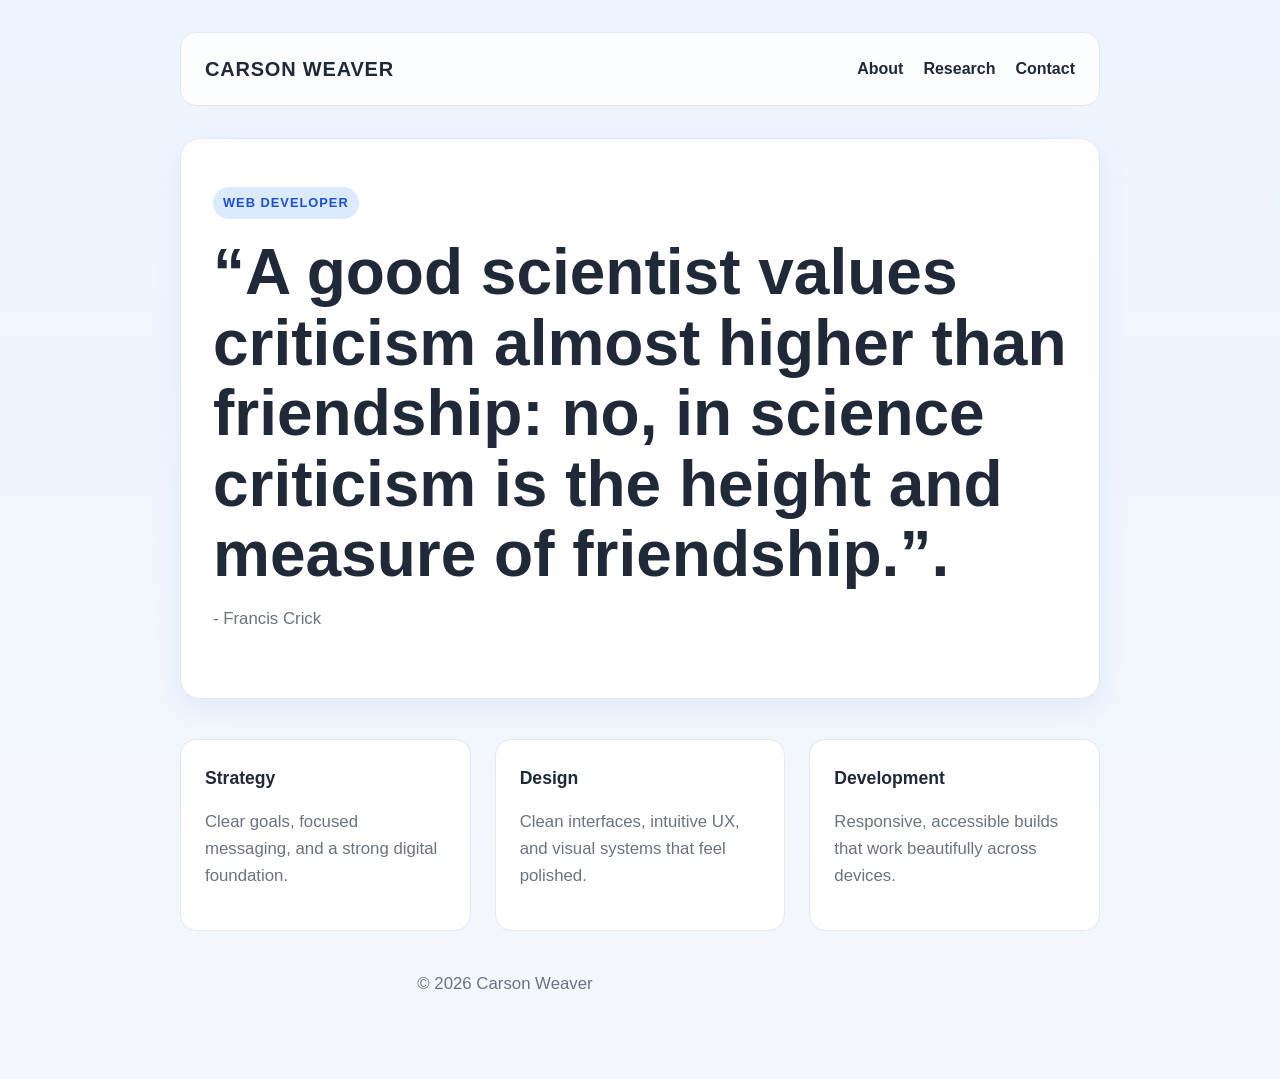
==== index.html @ 91f7938e "commit" ====
<!DOCTYPE html>
<html lang="en">
  <head>
    <meta charset="UTF-8" />
    <meta name="viewport" content="width=device-width, initial-scale=1.0" />
    <title>Carson Weaver</title>
    <style>
      :root {
        --bg: #f4f7fb;
        --panel: #ffffff;
        --text: #1f2937;
        --muted: #6b7280;
        --accent: #2563eb;
        --accent-dark: #1d4ed8;
        --border: #e5e7eb;
      }

      * { box-sizing: border-box; }

      body {
        margin: 0;
        font-family: Arial, Helvetica, sans-serif;
        background: linear-gradient(180deg, #eef4ff 0%, var(--bg) 100%);
        color: var(--text);
        line-height: 1.6;
      }

      .container {
        max-width: 960px;
        margin: 0 auto;
        padding: 32px 20px 64px;
      }

      header {
        background: rgba(255, 255, 255, 0.8);
        border: 1px solid var(--border);
        border-radius: 16px;
        padding: 20px 24px;
        margin-bottom: 32px;
        backdrop-filter: blur(6px);
      }

      nav {
        display: flex;
        justify-content: space-between;
        align-items: center;
        gap: 16px;
        flex-wrap: wrap;
      }

      .brand {
        font-size: 1.25rem;
        font-weight: 700;
        letter-spacing: 0.04em;
      }

      .nav-links {
        display: flex;
        gap: 20px;
        flex-wrap: wrap;
      }

      .nav-links a {
        color: var(--text);
        text-decoration: none;
        font-weight: 600;
      }

      .hero {
        background: var(--panel);
        border: 1px solid var(--border);
        border-radius: 20px;
        padding: 48px 32px;
        box-shadow: 0 10px 30px rgba(37, 99, 235, 0.08);
      }

      .eyebrow {
        display: inline-block;
        background: #dbeafe;
        color: var(--accent-dark);
        font-size: 0.8rem;
        font-weight: 700;
        letter-spacing: 0.08em;
        text-transform: uppercase;
        padding: 6px 10px;
        border-radius: 999px;
      }

      h1 {
        font-size: clamp(2.3rem, 5vw, 4rem);
        line-height: 1.1;
        margin: 18px 0 16px;
      }

      p {
        color: var(--muted);
        font-size: 1.05rem;
        max-width: 650px;
      }

      .actions {
        display: flex;
        gap: 16px;
        flex-wrap: wrap;
        margin-top: 24px;
      }

      .button {
        display: inline-block;
        padding: 12px 20px;
        border-radius: 10px;
        text-decoration: none;
        font-weight: 700;
        transition: 0.2s ease;
      }

      .button.primary {
        background: var(--accent);
        color: white;
      }

      .button.primary:hover {
        background: var(--accent-dark);
      }

      .button.secondary {
        background: #eef2ff;
        color: var(--accent-dark);
      }

      .grid {
        display: grid;
        grid-template-columns: repeat(auto-fit, minmax(220px, 1fr));
        gap: 24px;
        margin-top: 40px;
      }

      .card {
        background: var(--panel);
        border: 1px solid var(--border);
        border-radius: 16px;
        padding: 24px;
      }

      .card h2 {
        margin-top: 0;
        font-size: 1.1rem;
      }

      footer {
        text-align: center;
        color: var(--muted);
        margin-top: 40px;
        font-size: 0.95rem;
      }
    </style>
  </head>
  <body>
    <div class="container">
      <header>
        <nav>
          <div class="brand">CARSON WEAVER</div>
          <div class="nav-links">
            <a href="#about">About</a>
            <a href="#research">Research</a>
            <a href="#contact">Contact</a>
          </div>
        </nav>
      </header>

      <main>
        <section class="hero" id="about">
          <span class="eyebrow">Web Developer</span>
          <h1>“A good scientist values criticism almost higher than friendship: no, in science criticism is the height and measure of friendship.”.</h1>
          <p> - Francis Crick </p>
        </section>

        <section class="grid" id="work">
          <article class="card">
            <h2>Strategy</h2>
            <p>Clear goals, focused messaging, and a strong digital foundation.</p>
          </article>
          <article class="card">
            <h2>Design</h2>
            <p>Clean interfaces, intuitive UX, and visual systems that feel polished.</p>
          </article>
          <article class="card">
            <h2>Development</h2>
            <p>Responsive, accessible builds that work beautifully across devices.</p>
          </article>
        </section>
      </main>

      <footer id="contact">
        <p>© 2026 Carson Weaver</p>
      </footer>
    </div>
  </body>
</html>
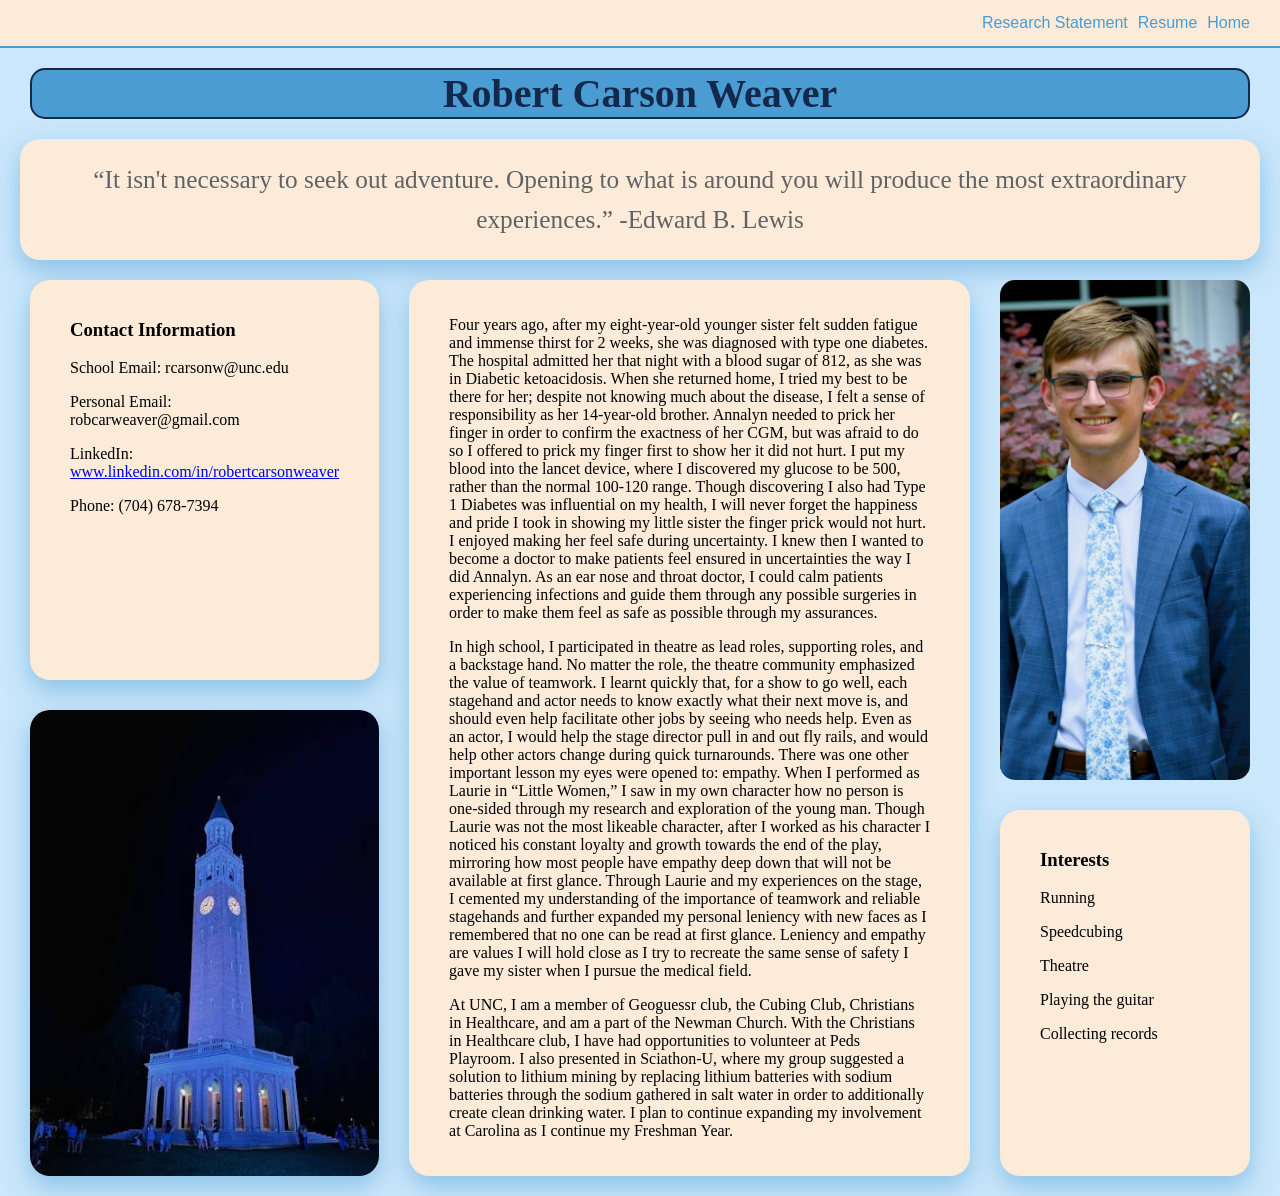
==== commit b15ca2f4: "I added more pages in order to expand my website. I also added a resume and a style sheet to make th" ====
--- a/index.html
+++ b/index.html
@@ -4,196 +4,45 @@
     <meta charset="UTF-8" />
     <meta name="viewport" content="width=device-width, initial-scale=1.0" />
     <title>Carson Weaver</title>
-    <style>
-      :root {
-        --bg: #f4f7fb;
-        --panel: #ffffff;
-        --text: #1f2937;
-        --muted: #6b7280;
-        --accent: #2563eb;
-        --accent-dark: #1d4ed8;
-        --border: #e5e7eb;
-      }
+  <link rel="stylesheet" href="style.css">
+</head>
+<body>
+    <nav class="button_container">
+      <a href="about_me.html" class="nav-box">Research Statement</a>
+      <a href="Carsons_Resume.html" class="nav-box">Resume</a>
+      <a href="index.html" class="nav-box">Home</a>
+  </nav>
+  <h1 id="head">Robert Carson Weaver</h1>
+  <h2 class="quote">“It isn't necessary to seek out adventure. Opening to what is around you will produce the most extraordinary experiences.” -Edward B. Lewis</h2>
+  <div class="profile-section">
+    <div class="left-column">
+      <div class="contact-info">
+        <h3>Contact Information</h3>
+        <p>School Email: rcarsonw@unc.edu</p>
+        <p>Personal Email: robcarweaver@gmail.com</p>
+        <p>LinkedIn: <a href="https://www.linkedin.com/in/robertcarsonweaver" target="_blank">www.linkedin.com/in/robertcarsonweaver</a></p>
+        <p>Phone: (704) 678-7394</p>
+      </div>
 
-      * { box-sizing: border-box; }
+      <img src="images/carolina-photo.png" alt="Photo of Bell Tower at UNC" class="corner-photo">
+    </div>
+    
+    <div class="third-box">
+      <p>Four years ago, after my eight-year-old younger sister felt sudden fatigue and immense thirst for 2 weeks, she was diagnosed with type one diabetes. The hospital admitted her that night with a blood sugar of 812, as she was in Diabetic ketoacidosis. When she returned home, I tried my best to be there for her; despite not knowing much about the disease, I felt a sense of responsibility as her 14-year-old brother. Annalyn needed to prick her finger in order to confirm the exactness of her CGM, but was afraid to do so I offered to prick my finger first to show her it did not hurt. I put my blood into the lancet device, where I discovered my glucose to be 500, rather than the normal 100-120 range. Though discovering I also had Type 1 Diabetes was influential on my health, I will never forget the happiness and pride I took in showing my little sister the finger prick would not hurt. I enjoyed making her feel safe during uncertainty. I knew then I wanted to become a doctor to make patients feel ensured in uncertainties the way I did Annalyn. As an ear nose and throat doctor, I could calm patients experiencing infections and guide them through any possible surgeries in order to make them feel as safe as possible through my assurances. </p>
+      <p> In high school, I participated in theatre as lead roles, supporting roles, and a backstage hand. No matter the role, the theatre community emphasized the value of teamwork. I learnt quickly that, for a show to go well, each stagehand and actor needs to know exactly what their next move is, and should even help facilitate other jobs by seeing who needs help. Even as an actor, I would help the stage director pull in and out fly rails, and would help other actors change during quick turnarounds. There was one other important lesson my eyes were opened to: empathy. When I performed as Laurie in “Little Women,” I saw in my own character how no person is one-sided through my research and exploration of the young man. Though Laurie was not the most likeable character, after I worked as his character I noticed his constant loyalty and growth towards the end of the play, mirroring how most people have empathy deep down that will not be available at first glance. Through Laurie and my experiences on the stage, I cemented my understanding of the importance of teamwork and reliable stagehands and further expanded my personal leniency with new faces as I remembered that no one can be read at first glance. Leniency and empathy are values I will hold close as I try to recreate the same sense of safety I gave my sister when I pursue the medical field. </p>
+      <p>At UNC, I am a member of Geoguessr club, the Cubing Club, Christians in Healthcare, and am a part of the Newman Church. With the Christians in Healthcare club, I have had opportunities to volunteer at Peds Playroom. I also presented in Sciathon-U, where my group suggested a solution to lithium mining by replacing lithium batteries with sodium batteries through the sodium gathered in salt water in order to additionally create clean drinking water. I plan to continue expanding my involvement at Carolina as I continue my Freshman Year. </p>
+    </div>
 
-      body {
-        margin: 0;
-        font-family: Arial, Helvetica, sans-serif;
-        background: linear-gradient(180deg, #eef4ff 0%, var(--bg) 100%);
-        color: var(--text);
-        line-height: 1.6;
-      }
+     <div class="right-column">
+        <img src="images/5755A7F3-9BCB-4FBD-8E49-C92BE1F2A533.jpeg" alt="Photo of Carson Weaver" class="profile-pic">  
+      <div class="interests"> 
+        <h3> Interests </h3>
+        <p> Running</p>
+        <p> Speedcubing</p>
+        <p> Theatre</p>
+        <p> Playing the guitar</p>
+        <p> Collecting records</p>
 
-      .container {
-        max-width: 960px;
-        margin: 0 auto;
-        padding: 32px 20px 64px;
-      }
-
-      header {
-        background: rgba(255, 255, 255, 0.8);
-        border: 1px solid var(--border);
-        border-radius: 16px;
-        padding: 20px 24px;
-        margin-bottom: 32px;
-        backdrop-filter: blur(6px);
-      }
-
-      nav {
-        display: flex;
-        justify-content: space-between;
-        align-items: center;
-        gap: 16px;
-        flex-wrap: wrap;
-      }
-
-      .brand {
-        font-size: 1.25rem;
-        font-weight: 700;
-        letter-spacing: 0.04em;
-      }
-
-      .nav-links {
-        display: flex;
-        gap: 20px;
-        flex-wrap: wrap;
-      }
-
-      .nav-links a {
-        color: var(--text);
-        text-decoration: none;
-        font-weight: 600;
-      }
-
-      .hero {
-        background: var(--panel);
-        border: 1px solid var(--border);
-        border-radius: 20px;
-        padding: 48px 32px;
-        box-shadow: 0 10px 30px rgba(37, 99, 235, 0.08);
-      }
-
-      .eyebrow {
-        display: inline-block;
-        background: #dbeafe;
-        color: var(--accent-dark);
-        font-size: 0.8rem;
-        font-weight: 700;
-        letter-spacing: 0.08em;
-        text-transform: uppercase;
-        padding: 6px 10px;
-        border-radius: 999px;
-      }
-
-      h1 {
-        font-size: clamp(2.3rem, 5vw, 4rem);
-        line-height: 1.1;
-        margin: 18px 0 16px;
-      }
-
-      p {
-        color: var(--muted);
-        font-size: 1.05rem;
-        max-width: 650px;
-      }
-
-      .actions {
-        display: flex;
-        gap: 16px;
-        flex-wrap: wrap;
-        margin-top: 24px;
-      }
-
-      .button {
-        display: inline-block;
-        padding: 12px 20px;
-        border-radius: 10px;
-        text-decoration: none;
-        font-weight: 700;
-        transition: 0.2s ease;
-      }
-
-      .button.primary {
-        background: var(--accent);
-        color: white;
-      }
-
-      .button.primary:hover {
-        background: var(--accent-dark);
-      }
-
-      .button.secondary {
-        background: #eef2ff;
-        color: var(--accent-dark);
-      }
-
-      .grid {
-        display: grid;
-        grid-template-columns: repeat(auto-fit, minmax(220px, 1fr));
-        gap: 24px;
-        margin-top: 40px;
-      }
-
-      .card {
-        background: var(--panel);
-        border: 1px solid var(--border);
-        border-radius: 16px;
-        padding: 24px;
-      }
-
-      .card h2 {
-        margin-top: 0;
-        font-size: 1.1rem;
-      }
-
-      footer {
-        text-align: center;
-        color: var(--muted);
-        margin-top: 40px;
-        font-size: 0.95rem;
-      }
-    </style>
-  </head>
-  <body>
-    <div class="container">
-      <header>
-        <nav>
-          <div class="brand">CARSON WEAVER</div>
-          <div class="nav-links">
-            <a href="#about">About</a>
-            <a href="#research">Research</a>
-            <a href="#contact">Contact</a>
-          </div>
-        </nav>
-      </header>
-
-      <main>
-        <section class="hero" id="about">
-          <span class="eyebrow">Web Developer</span>
-          <h1>“A good scientist values criticism almost higher than friendship: no, in science criticism is the height and measure of friendship.”.</h1>
-          <p> - Francis Crick </p>
-        </section>
-
-        <section class="grid" id="work">
-          <article class="card">
-            <h2>Strategy</h2>
-            <p>Clear goals, focused messaging, and a strong digital foundation.</p>
-          </article>
-          <article class="card">
-            <h2>Design</h2>
-            <p>Clean interfaces, intuitive UX, and visual systems that feel polished.</p>
-          </article>
-          <article class="card">
-            <h2>Development</h2>
-            <p>Responsive, accessible builds that work beautifully across devices.</p>
-          </article>
-        </section>
-      </main>
-
-      <footer id="contact">
-        <p>© 2026 Carson Weaver</p>
-      </footer>
-    </div>
-  </body>
+   </div>
+</body>  
 </html>
--- a/style.css
+++ b/style.css
@@ -0,0 +1,157 @@
+#head {
+  font-size: 2.5rem;
+  text-align: center;
+  margin-bottom: 20px;
+  color:#13294B; 
+  border-radius: 15px;
+  border: 2px solid #13294B;
+  background-color: #4B9CD3;
+  font:arial;
+  margin: 20px 30px; 
+  
+  
+}
+.button_container {
+    display:flex;
+    justify-content: flex-end;
+    gap: 10px;
+    padding: 14px 30px;
+    background-color: #fbebd8;
+    border-bottom: 2px solid #4B9CD3;
+    margin: 0 0 20px 0;
+}
+.nav-box {
+    color:#4B9CD3;
+    font-family:Arial, Helvetica, sans-serif;
+    border-radius: 8px;
+    transition: 0.2s ease;
+    text-decoration: none;
+}
+.nav-box:hover {
+    color: #6c1da4;
+    text-shadow: #eef2f5; 
+    text-decoration: underline;
+}
+.quote {
+    
+    font-weight: normal;
+    line-height: 1.6;
+    font-style:arial;
+    color: #616264;
+    font-size: 1.58rem;
+
+    border-radius: 20px;
+    text-align:center;
+    margin-top: 10px;
+    margin-bottom: 10px;
+    margin: 0 20px;
+    padding: 20px 30px;
+    background-color: #fbebd8;
+    box-shadow: 0 10px 25px rgba(75, 156, 211, 0.5);
+}
+
+.profile-pic{
+    width: 250px;
+    height: 500px;
+    object-fit: cover;
+    border-radius: 15px;
+    margin: 0;
+}
+.profile-section {
+  display: flex;
+  justify-content: space-between;  /* contact left, photo right */
+  align-items: stretch;         /* both start at the top */
+  margin: 20px 30px;
+  gap: 30px;
+}
+.left-column {
+  display: flex;
+  flex-direction: column;
+  gap: 30px;
+}
+
+.corner-photo {
+  width: 100%;
+  border-radius: 20px;
+  box-shadow: 0 10px 25px rgba(75, 156, 211, 0.5);
+  flex: 1;  /* take up remaining space */
+}
+
+.third-box {
+    border-radius: 20px;
+    padding: 20px 40px;
+    background-color: #fbebd8;
+    box-shadow: 0 10px 25px rgba(75, 156, 211, 0.5);
+    font-weight: normal;
+}
+.contact-info {
+    border-radius: 20px;
+    padding: 20px 40px;
+    background-color: #fbebd8;
+    box-shadow: 0 10px 25px rgba(75, 156, 211, 0.5);
+    flex: 1;  /* take up remaining space */
+}
+
+.right-column {
+  display: flex;
+  flex-direction: column;
+  gap: 30px;
+}
+
+.interests {
+    border-radius: 20px;
+    padding: 20px 40px;
+    background-color: #fbebd8;
+    box-shadow: 0 10px 25px rgba(75, 156, 211, 0.5);
+    flex: 1;  /* take up remaining space */
+}
+
+body {
+  background-color: #cae7fb;
+  font-family: Georgia, "Times New Roman", serif;
+  margin: 0;
+  padding: 0;
+}
+.about-text {
+    border-radius: 20px;
+    padding: 20px 40px;
+    background-color: #fbebd8;
+    box-shadow: 0 10px 25px rgba(75, 156, 211, 0.5);
+    margin: 20px 30px;
+    margin-left: 0px;
+    font-weight: normal;
+    font-size: 1.5rem;
+    line-height: 1.6;
+    flex: 1;  /* take up remaining space */
+}
+
+.hamburger {
+    display: flex;
+    align-items: stretch;
+    gap: 30px;
+    margin: 20px 30px;
+    flex: 1;  /* take up remaining space */
+
+}
+
+.hamburger .about-text {
+  flex: 1;      
+  margin: 0;    /* removes the extra margin that made it sit lower than the photo */
+}
+
+.resume-box {
+  border-radius: 20px;
+  padding: 20px 40px;
+  background-color: #fbebd8;
+  box-shadow: 0 10px 25px rgba(75, 156, 211, 0.5);
+  margin: 20px 30px;
+  text-align: center;
+}
+
+.resume-box iframe {
+  width: 100%;
+  height: 1000px;
+  border: none;
+  border-radius: 10px;
+  margin-top: 20px;
+}
